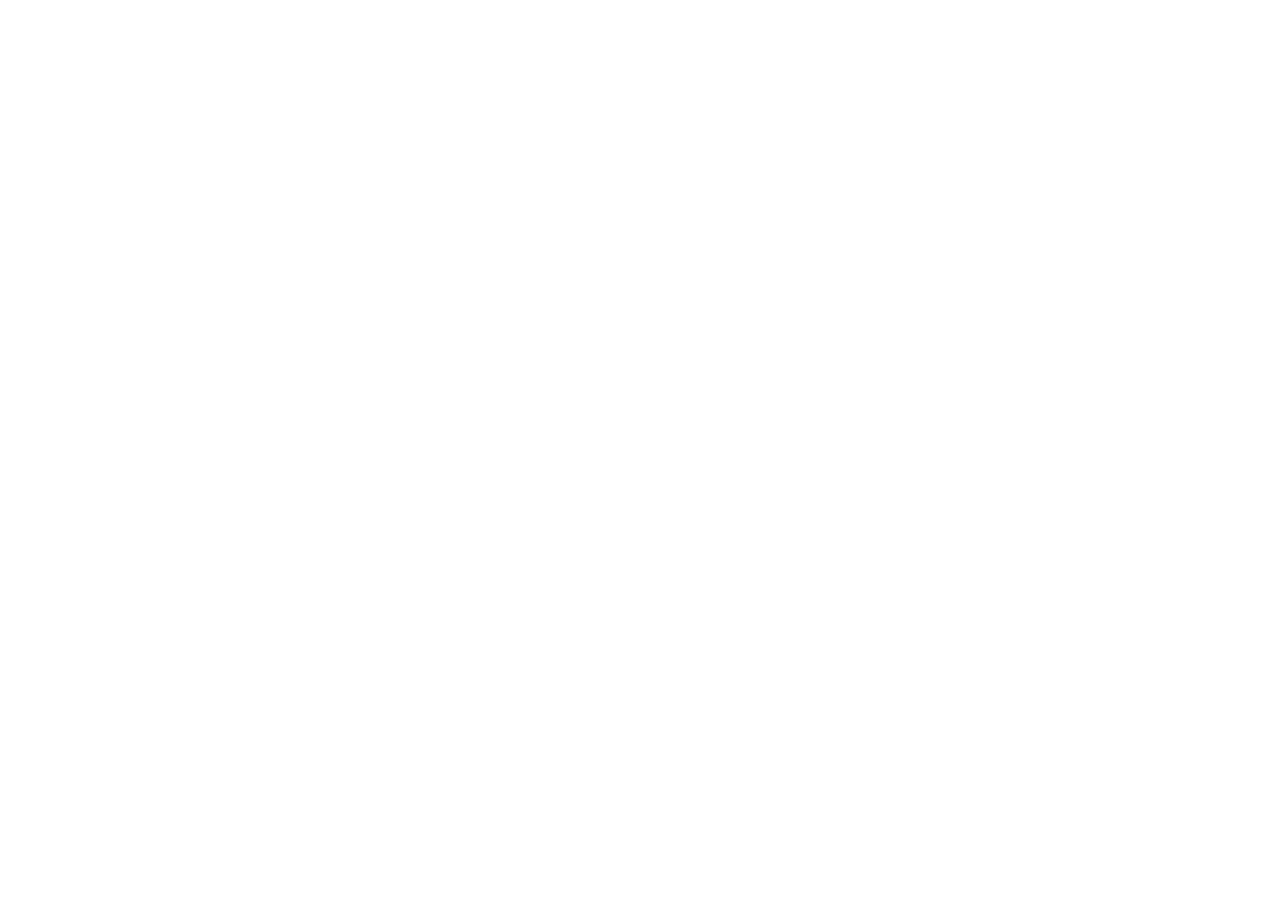
==== index.html @ d8172d93 "first commit" ====
<!DOCTYPE html>
<html lang="pt-br">
<head>
    <meta charset="UTF-8">
    <meta name="viewport" content="width=device-width, initial-scale=1.0">
    <title>página the wicher</title>
    <link rel="stylesheet"href="./styll.css">
</head>
<body>
    
</body>
</html>
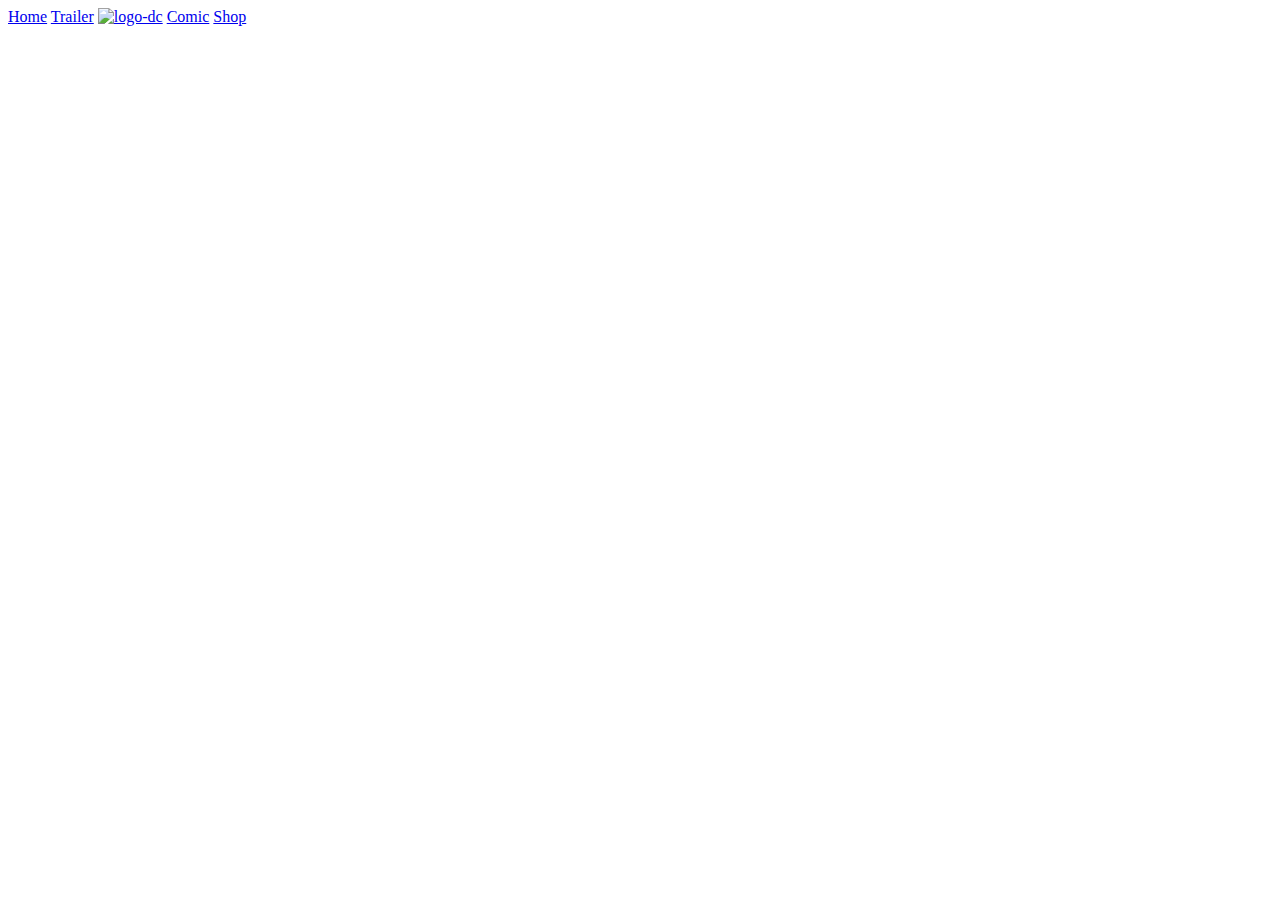
==== commit df41fc6c: "começo" ====
--- a/index.html
+++ b/index.html
@@ -3,10 +3,23 @@
 <head>
     <meta charset="UTF-8">
     <meta name="viewport" content="width=device-width, initial-scale=1.0">
-    <title>página the wicher</title>
-    <link rel="stylesheet"href="./styll.css">
+    <link rel="preconnect" href="https://fonts.googleapis.com">
+    <link rel="preconnect" href="https://fonts.gstatic.com" crossorigin>
+    <link href="https://fonts.googleapis.com/css2?family=Inter:wght@300&family=Montserrat:wght@100;400;600&display=swap" rel="stylesheet">
+    <title>pagina the witcher</title>
+<link rel="stylesheet" href="./style.css">
 </head>
 <body>
+    <header>
+        <a href="#">Home</a>
+        <a href="./trailer.html">Trailer</a>
+        <a href="https://www.dc.com/">
+        <img src="./img/logo-dc 1.png" alt="logo-dc"></a>
+    <a href="./comic.html">Comic</a>
+    <a href="./shop.html">Shop</a>
+    </header>
+    <main></main>
+    <footer></footer>
     
 </body>
 </html>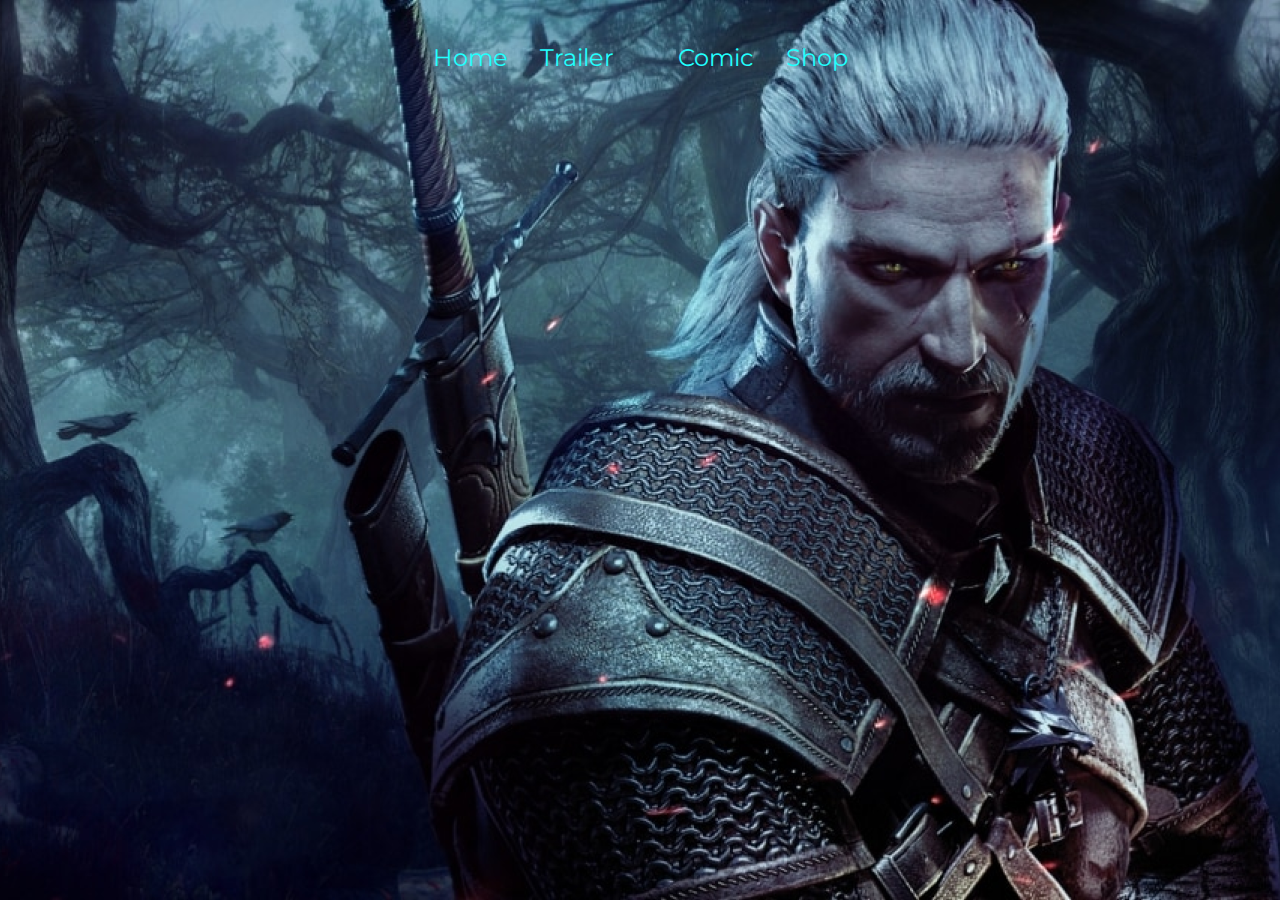
==== commit b84324ee: "background" ====
--- a/index.html
+++ b/index.html
@@ -14,7 +14,7 @@
         <a href="#">Home</a>
         <a href="./trailer.html">Trailer</a>
         <a href="https://www.dc.com/">
-        <img src="./img/logo-dc 1.png" alt="logo-dc"></a>
+    
     <a href="./comic.html">Comic</a>
     <a href="./shop.html">Shop</a>
     </header>
--- a/style.css
+++ b/style.css
@@ -0,0 +1,47 @@
+*{
+    padding: 0;
+    margin: 0;
+    box-sizing: border-box;
+}
+a{
+    text-decoration: none;
+    color: inherit;
+}
+
+body{
+    height: 100vh;
+    background-image: url(./imagem/image\ 1.png);
+    background-repeat: no-repeat;
+    background-size: cover;
+    display: flex;
+    flex-direction: column;
+    /* padding-top: 32px;
+    padding-left: 96px;
+    padding-right: 96px;
+    padding-bottom: 16px; */
+    padding: 32px 96px 16px 96px;
+    font-family: 'Inter', sans-serif;
+font-family: 'Montserrat', sans-serif;
+    }
+
+header{
+    
+    height: 50px;
+    display: flex;
+    justify-content: center;
+    align-items: center;
+    gap: 32px;
+}   
+header a{
+    color: #22FFFE;
+    font-size: 1.5rem;
+
+}
+main{
+    
+    flex-grow: 1;
+}
+footer{
+    
+    height: 50px;
+}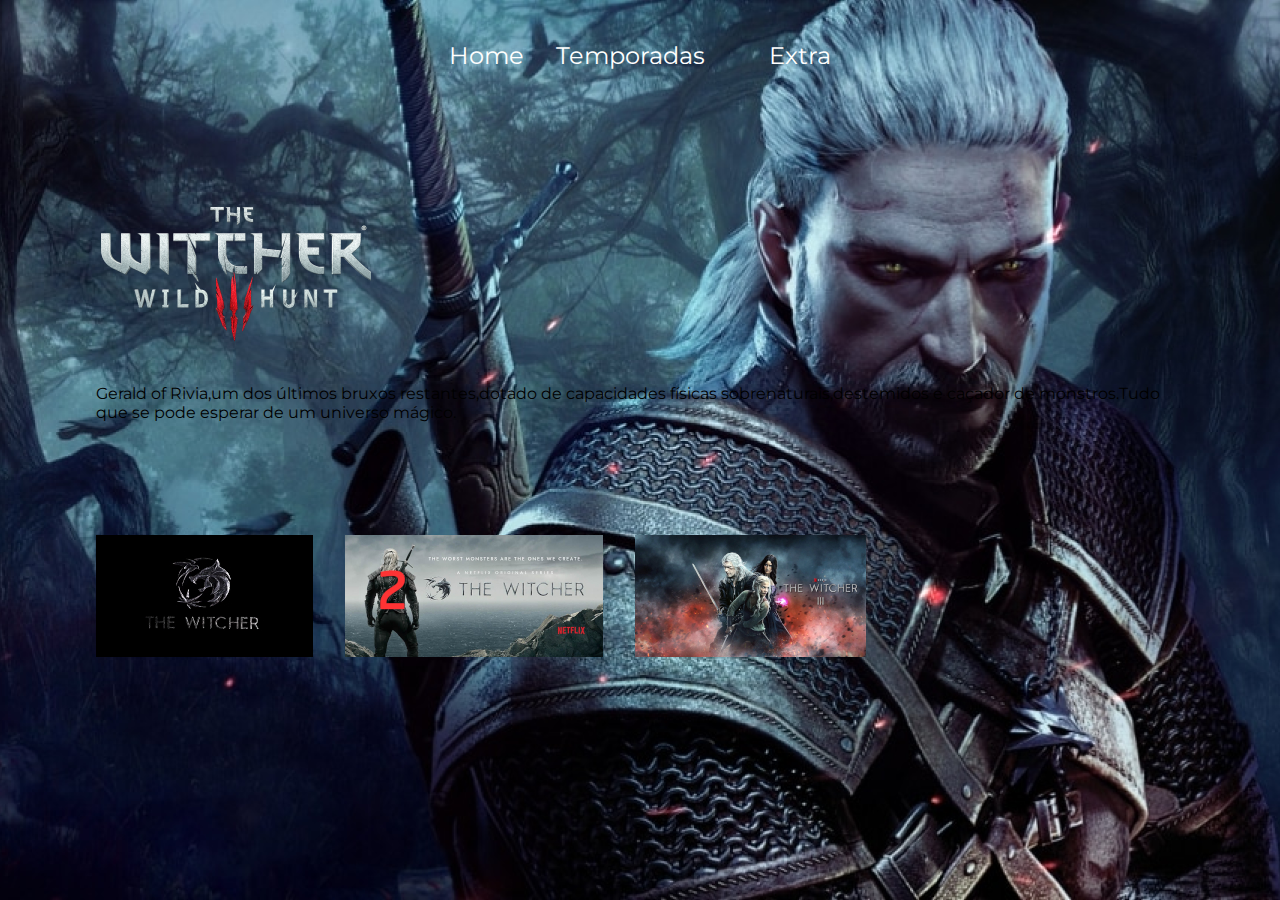
==== commit dfacf4f8: "imagens de trailer e texto" ====
--- a/index.html
+++ b/index.html
@@ -12,12 +12,33 @@
 <body>
     <header>
         <a href="#">Home</a>
-        <a href="./trailer.html">Trailer</a>
-        <a href="https://www.dc.com/">
+        <a href="./trailer.html">Temporadas</a>
+        <a href="#">
+         <a href="#">Extra</a>
+         
     
-    <a href="./comic.html">Comic</a>
-    <a href="./shop.html">Shop</a>
     </header>
+    <main>
+        <div class="filme-container">
+            <div class="descricao">
+                <img src="./imagem/logo the witcher.png" alt="logo the witcher"
+                <p>
+                    Gerald of Rivia,um dos últimos bruxos restantes,dotado de capacidades físicas sobrenaturais,destemidos e caçador de monstros.Tudo que se pode esperar de um universo mágico.
+                </p>
+            
+        </div>
+        <div class="trailers">
+            <a href=https://www.youtube.com/watch?v=tjujvMkqWe4>
+                <img src="./imagem/trailer 1-256.jpg"  alt="Trailer 01">
+            </a>
+            <a href=https://www.youtube.com/watch?v=2aMVzFlApa0>
+                <img src="./imagem/trailer 2-256.jpg" alt="Trailer 02">
+            </a>
+            <a href=https://www.youtube.com/watch?v=TN-_xS4Kdpg>
+                <img src="./imagem/Trailer 3-256.jpg"  alt="Trailer 03">
+                
+            </a>
+        </div>
     <main></main>
     <footer></footer>
     
--- a/style.css
+++ b/style.css
@@ -32,11 +32,8 @@
     align-items: center;
     gap: 32px;
 }   
-header a{
-    color: #22FFFE;
-    font-size: 1.5rem;
 
-}
+
 main{
     
     flex-grow: 1;
@@ -44,4 +41,78 @@
 footer{
     
     height: 50px;
+}
+header{
+    
+    height: 50px;
+    display: flex;
+    justify-content: center;
+    align-items: center;
+    gap: 32px;
+}   
+header a{
+    color: #FFF;
+    font-size: 1.5rem;
+    border-bottom: 4px solid transparent;
+}
+header a:hover{
+    border-bottom: 4px  solid  #FFF;
+}
+header .logo-dc:hover{
+    border-bottom: 4px solid transparent;
+}
+
+main{
+    flex-grow: 1;
+    display:flex;
+}
+.filme-container{
+    
+    flex-grow: 1;
+    display: flex;
+    flex-direction: column;
+}
+.descricao{
+    flex-grow: 1;
+    display: flex;
+    flex-direction: column;
+    justify-content: center;
+    align-items:flex-start ;
+    gap: 24px;
+}
+.descricao p{
+    width: 582px;
+    font-size: 1.5rem;
+    color: #FFF;
+}
+.trailers{
+    height: 122px;
+    display: flex;
+    gap: 32px;
+    
+}
+.social-container{
+
+    width: 40px;
+    display: flex;
+    flex-direction: column;
+    justify-content: center;
+    align-items: center;
+    gap: 32px;
+    font-size: 32px;
+    color: #FFF;
+
+}
+.social-container i:hover{
+        color:#FFF;
+}
+footer{
+    
+    height: 50px;
+    color:#FFF;
+    font-style: italic;
+    display:flex;
+    justify-content:center;
+    align-items:center;
+
 }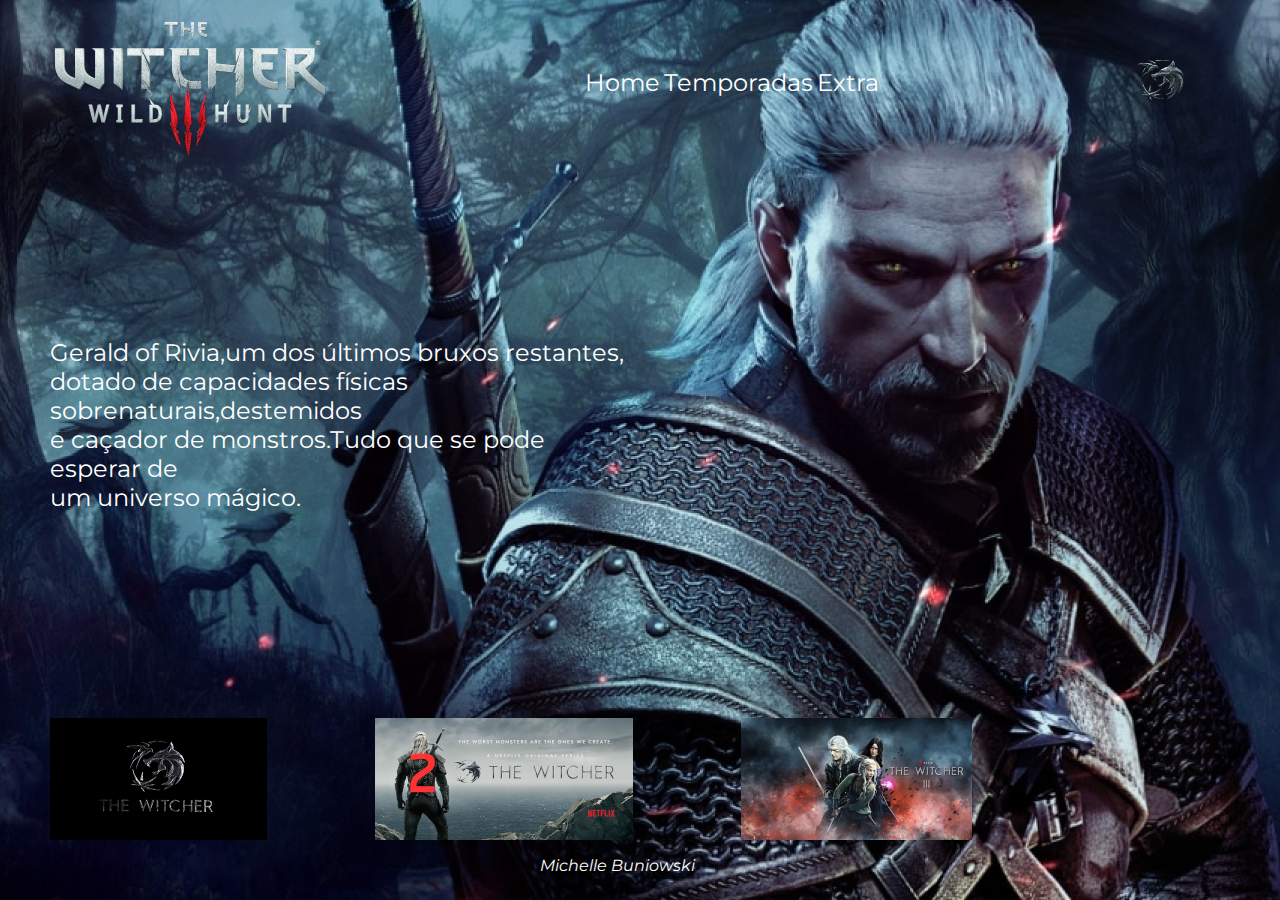
==== commit 39e9c003: "mudança do menu" ====
--- a/index.html
+++ b/index.html
@@ -11,19 +11,28 @@
 </head>
 <body>
     <header>
-        <a href="#">Home</a>
-        <a href="./trailer.html">Temporadas</a>
-        <a href="#">
-         <a href="#">Extra</a>
+        <div class="logo the witcher">
+            <img src="./imagem/logo the witcher.png" alt="logo the witcher">
+        </div>
+        <div>
+            <a href="#">Home</a>
+            <a href="./trailer.html">Temporadas</a>
+            <a href="#">Extra</a>    
+        </div>
+        <div class="logo de lobo">
+                <img src="./imagem/simbolo lobo.png" alt="simbolo lobo">
+         </div>
          
-    
     </header>
     <main>
         <div class="filme-container">
             <div class="descricao">
-                <img src="./imagem/logo the witcher.png" alt="logo the witcher"
+             
                 <p>
-                    Gerald of Rivia,um dos últimos bruxos restantes,dotado de capacidades físicas sobrenaturais,destemidos e caçador de monstros.Tudo que se pode esperar de um universo mágico.
+                    Gerald of Rivia,um dos últimos bruxos restantes,<br>
+                    dotado de capacidades físicas sobrenaturais,destemidos <br>
+                    e caçador de monstros.Tudo que se pode esperar de <br>
+                    um universo mágico.
                 </p>
             
         </div>
@@ -39,8 +48,8 @@
                 
             </a>
         </div>
-    <main></main>
-    <footer></footer>
+    
+    <footer>Michelle Buniowski</footer>
     
 </body>
 </html>--- a/style.css
+++ b/style.css
@@ -19,19 +19,23 @@
     padding-left: 96px;
     padding-right: 96px;
     padding-bottom: 16px; */
-    padding: 32px 96px 16px 96px;
+    padding: 32px 96px 10px 50px;
     font-family: 'Inter', sans-serif;
 font-family: 'Montserrat', sans-serif;
     }
 
 header{
     
-    height: 50px;
-    display: flex;
-    justify-content: center;
+    height: 100px;
+    display: flex ;
+    justify-content:space-between;
     align-items: center;
     gap: 32px;
-}   
+} 
+header a{
+    color: blue;
+    font-size: 1rem;
+}
 
 
 main{
@@ -42,35 +46,27 @@
     
     height: 50px;
 }
-header{
-    
-    height: 50px;
-    display: flex;
-    justify-content: center;
-    align-items: center;
-    gap: 32px;
-}   
+
 header a{
     color: #FFF;
     font-size: 1.5rem;
     border-bottom: 4px solid transparent;
+    
 }
-header a:hover{
-    border-bottom: 4px  solid  #FFF;
-}
-header .logo-dc:hover{
-    border-bottom: 4px solid transparent;
-}
+
+
 
 main{
     flex-grow: 1;
     display:flex;
+    
 }
 .filme-container{
-    
+    color: #FFF;
     flex-grow: 1;
     display: flex;
     flex-direction: column;
+    
 }
 .descricao{
     flex-grow: 1;
@@ -78,7 +74,8 @@
     flex-direction: column;
     justify-content: center;
     align-items:flex-start ;
-    gap: 24px;
+    gap: 100px;
+    
 }
 .descricao p{
     width: 582px;
@@ -88,24 +85,10 @@
 .trailers{
     height: 122px;
     display: flex;
-    gap: 32px;
+    gap: 108px;
     
 }
-.social-container{
 
-    width: 40px;
-    display: flex;
-    flex-direction: column;
-    justify-content: center;
-    align-items: center;
-    gap: 32px;
-    font-size: 32px;
-    color: #FFF;
-
-}
-.social-container i:hover{
-        color:#FFF;
-}
 footer{
     
     height: 50px;
